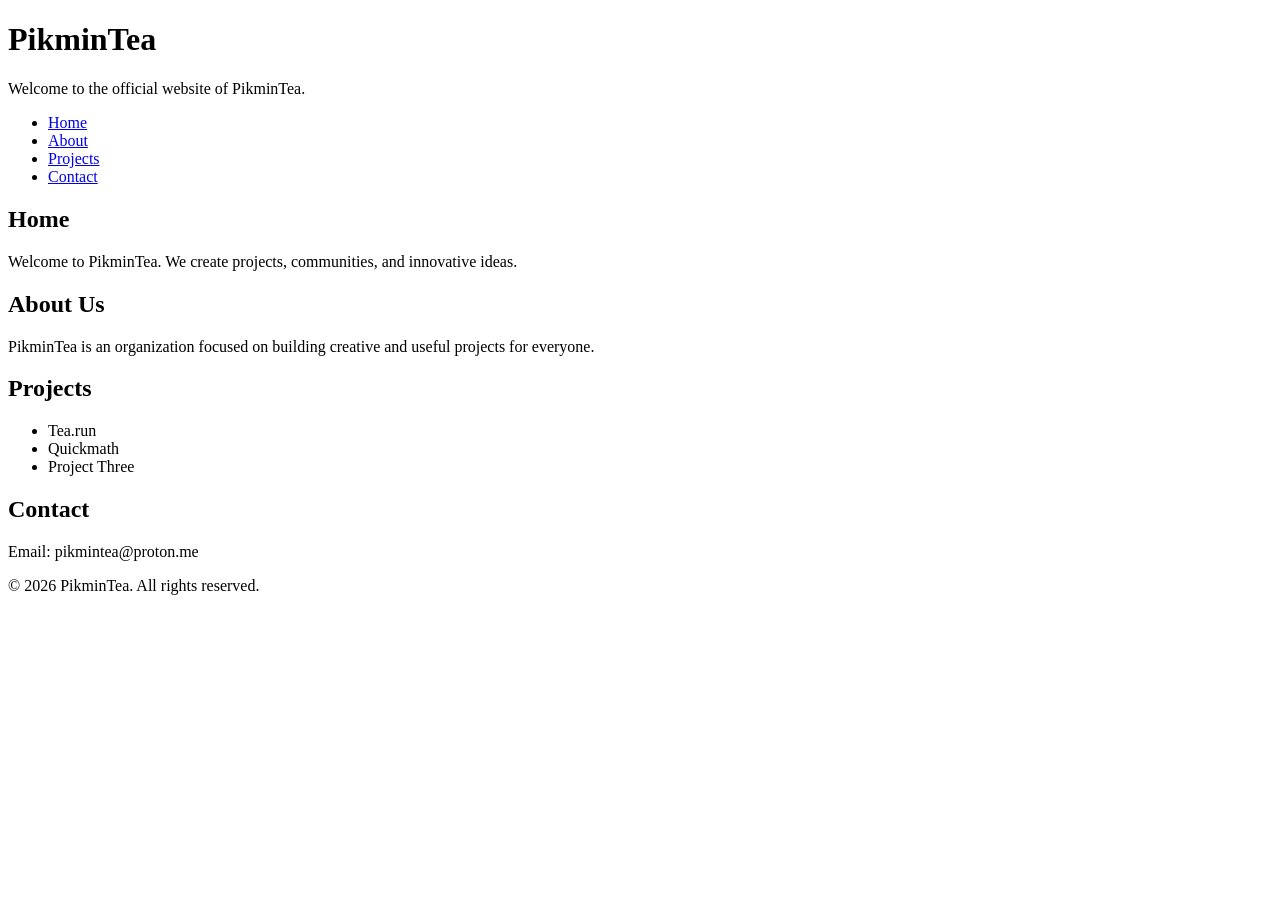
==== index.html @ 22113a47 "Create index.html" ====
<!DOCTYPE html>
<html lang="en">
<head>
    <meta charset="UTF-8">
    <meta name="viewport" content="width=device-width, initial-scale=1.0">
    <title>PikminTea</title>
    <link rel="stylesheet" href="style.css">
</head>
<body>

    <header>
        <h1>PikminTea</h1>
        <p>Welcome to the official website of PikminTea.</p>
    </header>

    <nav>
        <ul>
            <li><a href="#home">Home</a></li>
            <li><a href="#about">About</a></li>
            <li><a href="#projects">Projects</a></li>
            <li><a href="#contact">Contact</a></li>
        </ul>
    </nav>

    <main>

        <section id="home">
            <h2>Home</h2>
            <p>Welcome to PikminTea. We create projects, communities, and innovative ideas.</p>
        </section>

        <section id="about">
            <h2>About Us</h2>
            <p>PikminTea is an organization focused on building creative and useful projects for everyone.</p>
        </section>

        <section id="projects">
            <h2>Projects</h2>
            <ul>
                <li>Tea.run</li>
                <li>Quickmath</li>
                <li>Project Three</li>
            </ul>
        </section>

        <section id="contact">
            <h2>Contact</h2>
            <p>Email: pikmintea@proton.me</p>
        </section>

    </main>

    <footer>
        <p>&copy; 2026 PikminTea. All rights reserved.</p>
    </footer>

</body>
</html>
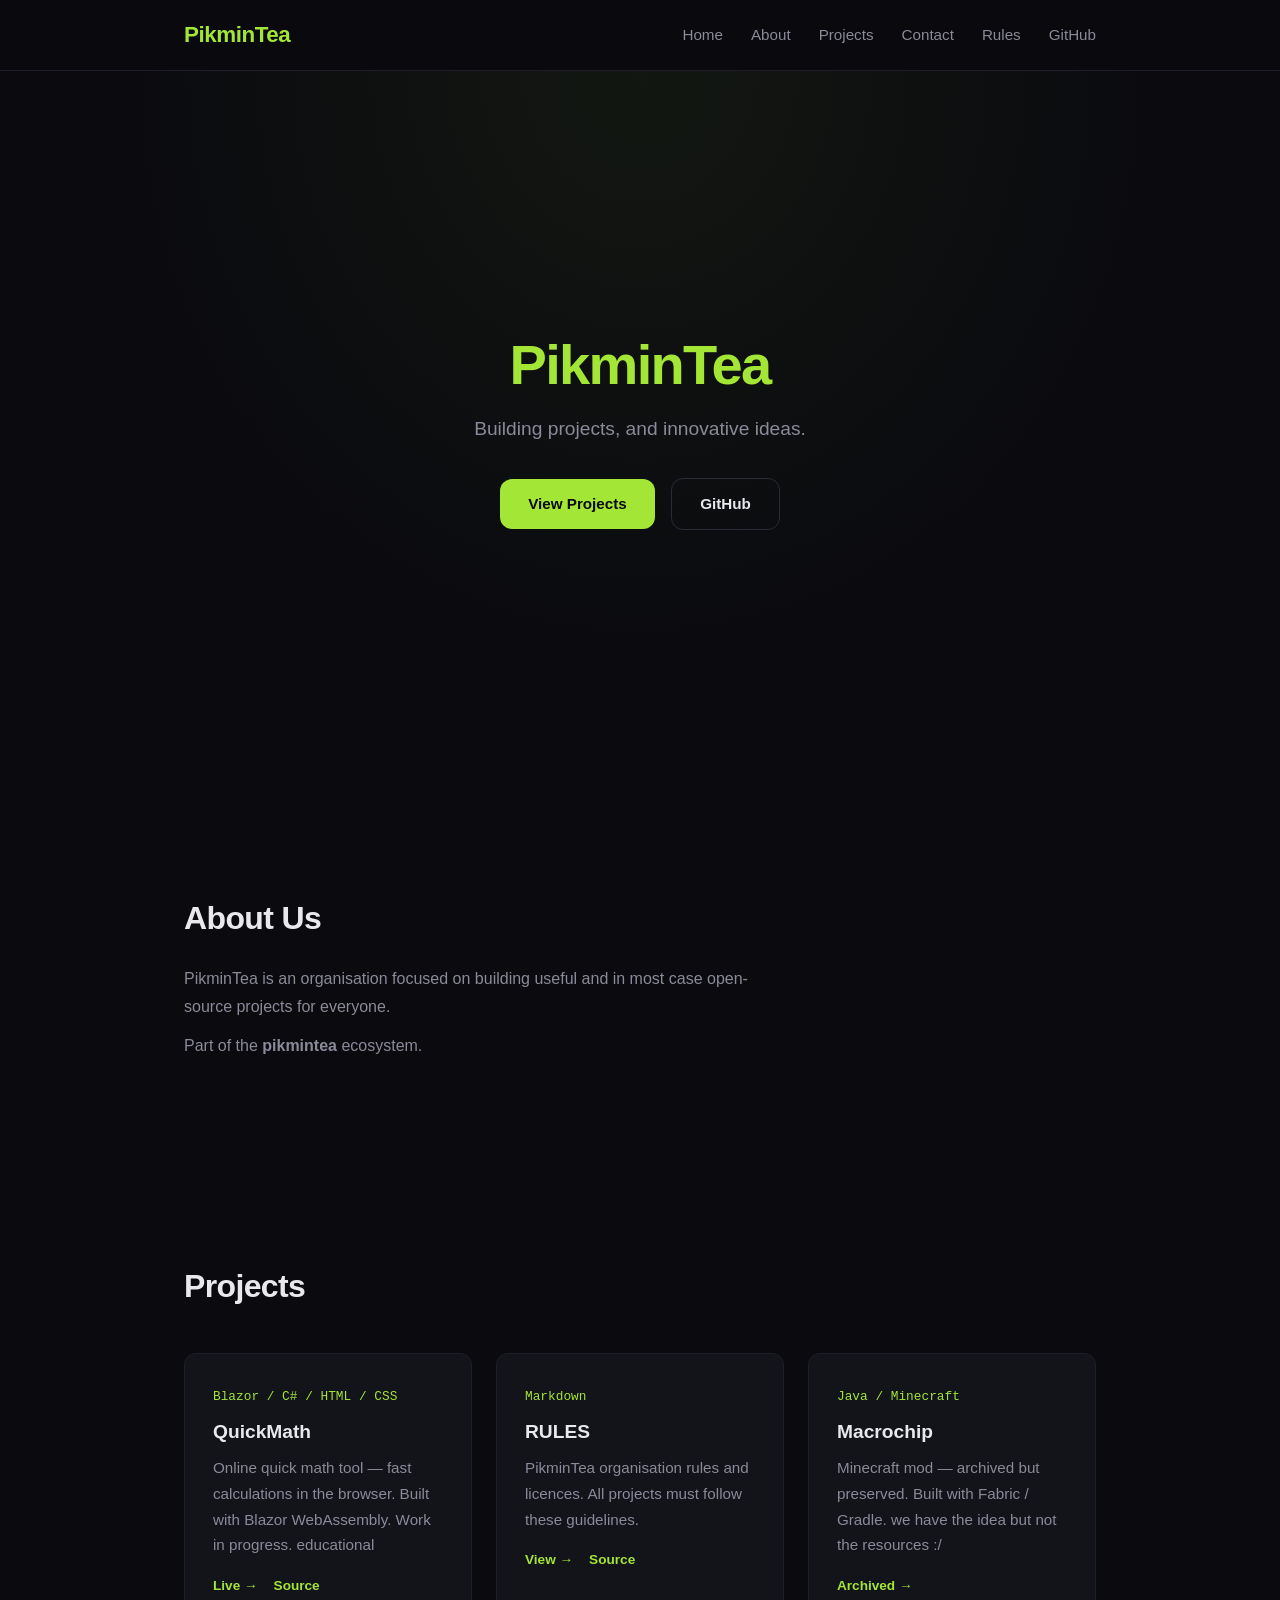
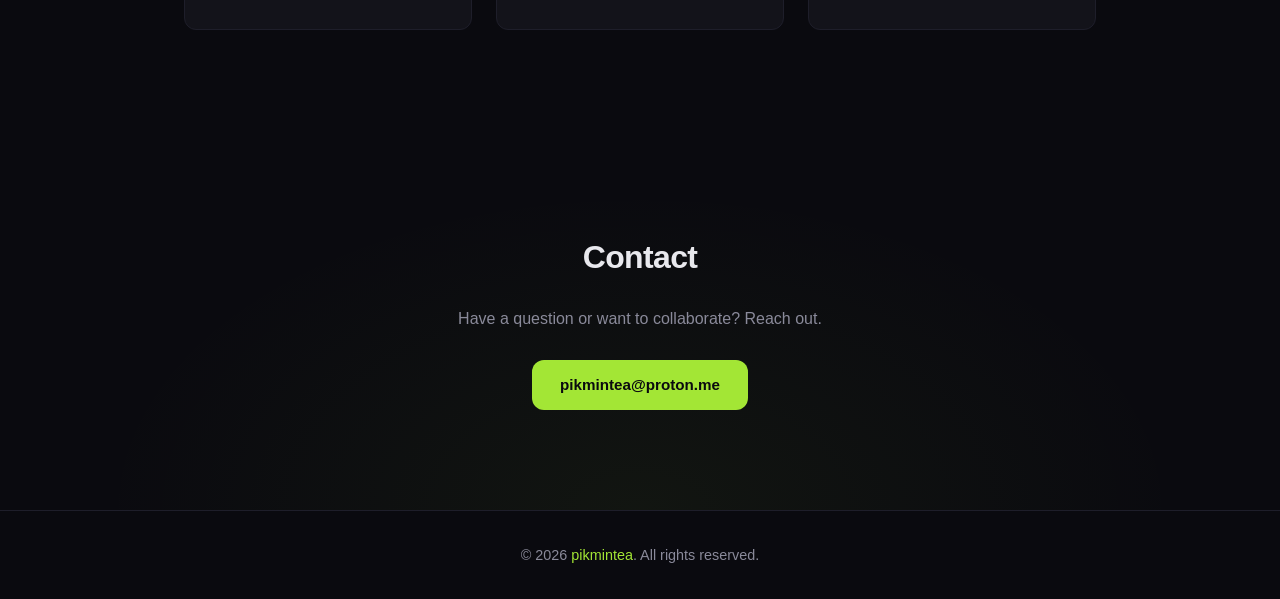
==== commit 70e13013: "beeg update" ====
--- a/index.html
+++ b/index.html
@@ -1,58 +1,146 @@
-<!DOCTYPE html>
+<!doctype html>
 <html lang="en">
-<head>
-    <meta charset="UTF-8">
-    <meta name="viewport" content="width=device-width, initial-scale=1.0">
-    <title>PikminTea</title>
-    <link rel="stylesheet" href="style.css">
-</head>
-<body>
+    <head>
+        <meta charset="UTF-8" />
+        <meta name="viewport" content="width=device-width, initial-scale=1.0" />
+        <title>PikminTea</title>
+        <link rel="stylesheet" href="style.css" />
+    </head>
+    <body>
+        <header>
+            <div class="header-inner">
+                <a href="/" class="logo">PikminTea</a>
+                <nav>
+                    <ul>
+                        <li><a href="#home">Home</a></li>
+                        <li><a href="#about">About</a></li>
+                        <li><a href="#projects">Projects</a></li>
+                        <li><a href="#contact">Contact</a></li>
+                        <li><a href="rules.html">Rules</a></li>
+                        <li>
+                            <a
+                                href="https://github.com/pikmintea"
+                                target="_blank"
+                                >GitHub</a
+                            >
+                        </li>
+                    </ul>
+                </nav>
+            </div>
+        </header>
 
-    <header>
-        <h1>PikminTea</h1>
-        <p>Welcome to the official website of PikminTea.</p>
-    </header>
+        <main>
+            <section id="home" class="hero">
+                <div class="hero-content">
+                    <h1>PikminTea</h1>
+                    <p>Building projects, and innovative ideas.</p>
+                    <a href="#projects" class="btn">View Projects</a>
+                    <a
+                        href="https://github.com/pikmintea"
+                        class="btn-outline"
+                        target="_blank"
+                        >GitHub</a
+                    >
+                </div>
+            </section>
 
-    <nav>
-        <ul>
-            <li><a href="#home">Home</a></li>
-            <li><a href="#about">About</a></li>
-            <li><a href="#projects">Projects</a></li>
-            <li><a href="#contact">Contact</a></li>
-        </ul>
-    </nav>
+            <section id="about" class="about">
+                <div class="container">
+                    <h2>About Us</h2>
+                    <p>
+                        PikminTea is an organisation focused on building useful
+                        and in most case open-source projects for everyone.
+                    </p>
+                    <p>Part of the <strong>pikmintea</strong> ecosystem.</p>
+                </div>
+            </section>
 
-    <main>
+            <section id="projects" class="projects">
+                <div class="container">
+                    <h2>Projects</h2>
+                    <div class="project-grid">
+                        <div class="project-card">
+                            <div class="project-lang">
+                                Blazor / C# / HTML / CSS
+                            </div>
+                            <h3>
+                                <a href="https://github.com/pikmintea/QuickMath"
+                                    >QuickMath</a
+                                >
+                            </h3>
+                            <p>
+                                Online quick math tool — fast calculations in
+                                the browser. Built with Blazor WebAssembly. Work
+                                in progress. educational
+                            </p>
+                            <div class="project-links">
+                                <a href="https://pikmintea.github.io/QuickMath/"
+                                    >Live &rarr;</a
+                                >
+                                <a href="https://github.com/pikmintea/QuickMath"
+                                    >Source</a
+                                >
+                            </div>
+                        </div>
+                        <div class="project-card">
+                            <div class="project-lang">Markdown</div>
+                            <h3>
+                                <a href="https://github.com/pikmintea/RULES"
+                                    >RULES</a
+                                >
+                            </h3>
+                            <p>
+                                PikminTea organisation rules and licences. All
+                                projects must follow these guidelines.
+                            </p>
+                            <div class="project-links">
+                                <a href="rules.html">View &rarr;</a>
+                                <a href="https://github.com/pikmintea/RULES"
+                                    >Source</a
+                                >
+                            </div>
+                        </div>
+                        <div class="project-card">
+                            <div class="project-lang">Java / Minecraft</div>
+                            <h3>
+                                <a href="https://github.com/pikmintea/Macrochip"
+                                    >Macrochip</a
+                                >
+                            </h3>
+                            <p>
+                                Minecraft mod — archived but preserved. Built
+                                with Fabric / Gradle. we have the idea but not
+                                the resources :/
+                            </p>
+                            <div class="project-links">
+                                <a href="https://github.com/pikmintea/Macrochip"
+                                    >Archived &rarr;</a
+                                >
+                            </div>
+                        </div>
+                    </div>
+                </div>
+            </section>
 
-        <section id="home">
-            <h2>Home</h2>
-            <p>Welcome to PikminTea. We create projects, communities, and innovative ideas.</p>
-        </section>
+            <section id="contact" class="contact">
+                <div class="container">
+                    <h2>Contact</h2>
+                    <p>Have a question or want to collaborate? Reach out.</p>
+                    <a href="mailto:pikmintea@proton.me" class="btn"
+                        >pikmintea@proton.me</a
+                    >
+                </div>
+            </section>
+        </main>
 
-        <section id="about">
-            <h2>About Us</h2>
-            <p>PikminTea is an organization focused on building creative and useful projects for everyone.</p>
-        </section>
-
-        <section id="projects">
-            <h2>Projects</h2>
-            <ul>
-                <li>Tea.run</li>
-                <li>Quickmath</li>
-                <li>Project Three</li>
-            </ul>
-        </section>
-
-        <section id="contact">
-            <h2>Contact</h2>
-            <p>Email: pikmintea@proton.me</p>
-        </section>
-
-    </main>
-
-    <footer>
-        <p>&copy; 2026 PikminTea. All rights reserved.</p>
-    </footer>
-
-</body>
+        <footer>
+            <div class="container">
+                <p>
+                    &copy; 2026
+                    <a href="https://github.com/pikmintea">pikmintea</a>. All
+                    rights reserved.
+                </p>
+            </div>
+        </footer>
+    </body>
 </html>
--- a/style.css
+++ b/style.css
@@ -0,0 +1,355 @@
+:root {
+    --color-bg: #0a0a0f;
+    --color-surface: #13131a;
+    --color-surface-hover: #1a1a24;
+    --color-text: #e8e8ed;
+    --color-text-muted: #8a8a9a;
+    --color-primary: #a3e635;
+    --color-primary-hover: #bef264;
+    --color-primary-dim: #4d7c0f;
+    --color-border: #1e1e2a;
+    --color-border-light: #2a2a3a;
+    --font-sans: -apple-system, BlinkMacSystemFont, "Segoe UI", Roboto, "Helvetica Neue", Arial, sans-serif;
+    --font-mono: "SFMono-Regular", Consolas, "Liberation Mono", Menlo, monospace;
+    --max-width: 960px;
+    --radius: 12px;
+    --transition: 0.25s ease;
+}
+
+* {
+    margin: 0;
+    padding: 0;
+    box-sizing: border-box;
+}
+
+html {
+    scroll-behavior: smooth;
+}
+
+body {
+    font-family: var(--font-sans);
+    color: var(--color-text);
+    background: var(--color-bg);
+    line-height: 1.7;
+}
+
+.container {
+    max-width: var(--max-width);
+    margin: 0 auto;
+    padding: 0 24px;
+}
+
+a {
+    color: var(--color-primary);
+    text-decoration: none;
+    transition: color var(--transition);
+}
+
+a:hover {
+    color: var(--color-primary-hover);
+}
+
+.btn {
+    display: inline-block;
+    padding: 12px 28px;
+    background: var(--color-primary);
+    color: var(--color-bg);
+    border-radius: var(--radius);
+    font-weight: 700;
+    font-size: 0.95rem;
+    transition: background var(--transition), transform var(--transition);
+}
+
+.btn:hover {
+    background: var(--color-primary-hover);
+    color: var(--color-bg);
+    transform: translateY(-2px);
+}
+
+.btn-outline {
+    display: inline-block;
+    padding: 12px 28px;
+    border: 1.5px solid var(--color-border-light);
+    color: var(--color-text);
+    border-radius: var(--radius);
+    font-weight: 600;
+    font-size: 0.95rem;
+    transition: border-color var(--transition), background var(--transition), transform var(--transition);
+}
+
+.btn-outline:hover {
+    border-color: var(--color-primary);
+    background: var(--color-surface);
+    color: var(--color-primary);
+    transform: translateY(-2px);
+}
+
+header {
+    position: sticky;
+    top: 0;
+    z-index: 100;
+    background: rgba(10, 10, 15, 0.85);
+    backdrop-filter: blur(12px);
+    -webkit-backdrop-filter: blur(12px);
+    border-bottom: 1px solid var(--color-border);
+}
+
+.header-inner {
+    max-width: var(--max-width);
+    margin: 0 auto;
+    padding: 16px 24px;
+    display: flex;
+    align-items: center;
+    justify-content: space-between;
+}
+
+.logo {
+    font-size: 1.4rem;
+    font-weight: 700;
+    color: var(--color-primary);
+    letter-spacing: -0.02em;
+}
+
+header nav ul {
+    list-style: none;
+    display: flex;
+    gap: 28px;
+}
+
+header nav a {
+    color: var(--color-text-muted);
+    font-weight: 500;
+    font-size: 0.95rem;
+    position: relative;
+}
+
+header nav a::after {
+    content: "";
+    position: absolute;
+    bottom: -4px;
+    left: 0;
+    width: 0;
+    height: 2px;
+    background: var(--color-primary);
+    transition: width var(--transition);
+}
+
+header nav a:hover {
+    color: var(--color-primary);
+}
+
+header nav a:hover::after,
+header nav a.active::after {
+    width: 100%;
+}
+
+header nav a.active {
+    color: var(--color-primary);
+}
+
+.hero {
+    min-height: 80vh;
+    display: flex;
+    align-items: center;
+    justify-content: center;
+    text-align: center;
+    background:
+        radial-gradient(ellipse at 50% 0%, rgba(163, 230, 53, 0.06) 0%, transparent 60%),
+        var(--color-bg);
+}
+
+.hero-content {
+    max-width: 600px;
+    padding: 0 24px;
+}
+
+.hero h1 {
+    font-size: 3.5rem;
+    font-weight: 800;
+    letter-spacing: -0.03em;
+    line-height: 1.15;
+    color: var(--color-primary);
+    margin-bottom: 16px;
+}
+
+.hero p {
+    font-size: 1.2rem;
+    color: var(--color-text-muted);
+    margin-bottom: 32px;
+}
+
+.hero .btn + .btn-outline {
+    margin-left: 12px;
+}
+
+section {
+    padding: 100px 0;
+}
+
+section h2 {
+    font-size: 2rem;
+    font-weight: 700;
+    margin-bottom: 20px;
+    letter-spacing: -0.02em;
+    color: var(--color-text);
+}
+
+section p {
+    color: var(--color-text-muted);
+    max-width: 600px;
+}
+
+.about p + p {
+    margin-top: 12px;
+}
+
+.project-grid {
+    display: grid;
+    grid-template-columns: repeat(auto-fill, minmax(280px, 1fr));
+    gap: 24px;
+    margin-top: 40px;
+}
+
+.project-card {
+    background: var(--color-surface);
+    border: 1px solid var(--color-border);
+    border-radius: var(--radius);
+    padding: 32px 28px;
+    transition: border-color var(--transition), box-shadow var(--transition), transform var(--transition);
+}
+
+.project-card:hover {
+    border-color: var(--color-primary-dim);
+    box-shadow: 0 0 30px rgba(163, 230, 53, 0.04);
+    transform: translateY(-4px);
+}
+
+.project-card h3 {
+    font-size: 1.2rem;
+    font-weight: 700;
+    margin-bottom: 6px;
+}
+
+.project-card h3 a {
+    color: var(--color-text);
+}
+
+.project-card h3 a:hover {
+    color: var(--color-primary);
+}
+
+.project-card .project-lang {
+    font-size: 0.8rem;
+    font-family: var(--font-mono);
+    color: var(--color-primary);
+    margin-bottom: 8px;
+}
+
+.project-card p {
+    font-size: 0.95rem;
+    color: var(--color-text-muted);
+    max-width: none;
+}
+
+.project-card .project-links {
+    margin-top: 16px;
+    display: flex;
+    gap: 16px;
+}
+
+.project-card .project-links a {
+    font-size: 0.85rem;
+    font-weight: 600;
+}
+
+.contact {
+    text-align: center;
+    background:
+        radial-gradient(ellipse at 50% 100%, rgba(163, 230, 53, 0.05) 0%, transparent 60%),
+        var(--color-bg);
+}
+
+.contact p {
+    margin: 0 auto 28px;
+}
+
+.rules-section {
+    background: var(--color-surface);
+    border: 1px solid var(--color-border);
+    border-radius: var(--radius);
+    padding: 40px;
+    white-space: pre-wrap;
+    font-family: var(--font-mono);
+    font-size: 0.9rem;
+    line-height: 1.8;
+    color: var(--color-text-muted);
+    margin-top: 40px;
+}
+
+.rules-section .rule-header {
+    color: var(--color-primary);
+    font-weight: 700;
+    font-size: 1rem;
+    margin-top: 24px;
+}
+
+.rules-section .rule-header:first-child {
+    margin-top: 0;
+}
+
+.rules-page h2 {
+    margin-bottom: 8px;
+}
+
+.rules-page .rules-meta {
+    color: var(--color-text-muted);
+    font-size: 0.9rem;
+    margin-bottom: 40px;
+}
+
+.rules-page .loading {
+    color: var(--color-text-muted);
+    font-family: var(--font-mono);
+    font-size: 0.9rem;
+}
+
+.rules-page .error {
+    color: #ef4444;
+    font-family: var(--font-mono);
+    font-size: 0.9rem;
+}
+
+footer {
+    text-align: center;
+    padding: 32px 0;
+    border-top: 1px solid var(--color-border);
+    color: var(--color-text-muted);
+    font-size: 0.9rem;
+}
+
+@media (max-width: 640px) {
+    .hero h1 {
+        font-size: 2.4rem;
+    }
+
+    .hero p {
+        font-size: 1rem;
+    }
+
+    .header-inner {
+        flex-direction: column;
+        gap: 12px;
+    }
+
+    header nav ul {
+        gap: 16px;
+    }
+
+    section {
+        padding: 60px 0;
+    }
+
+    .rules-section {
+        padding: 24px;
+    }
+}
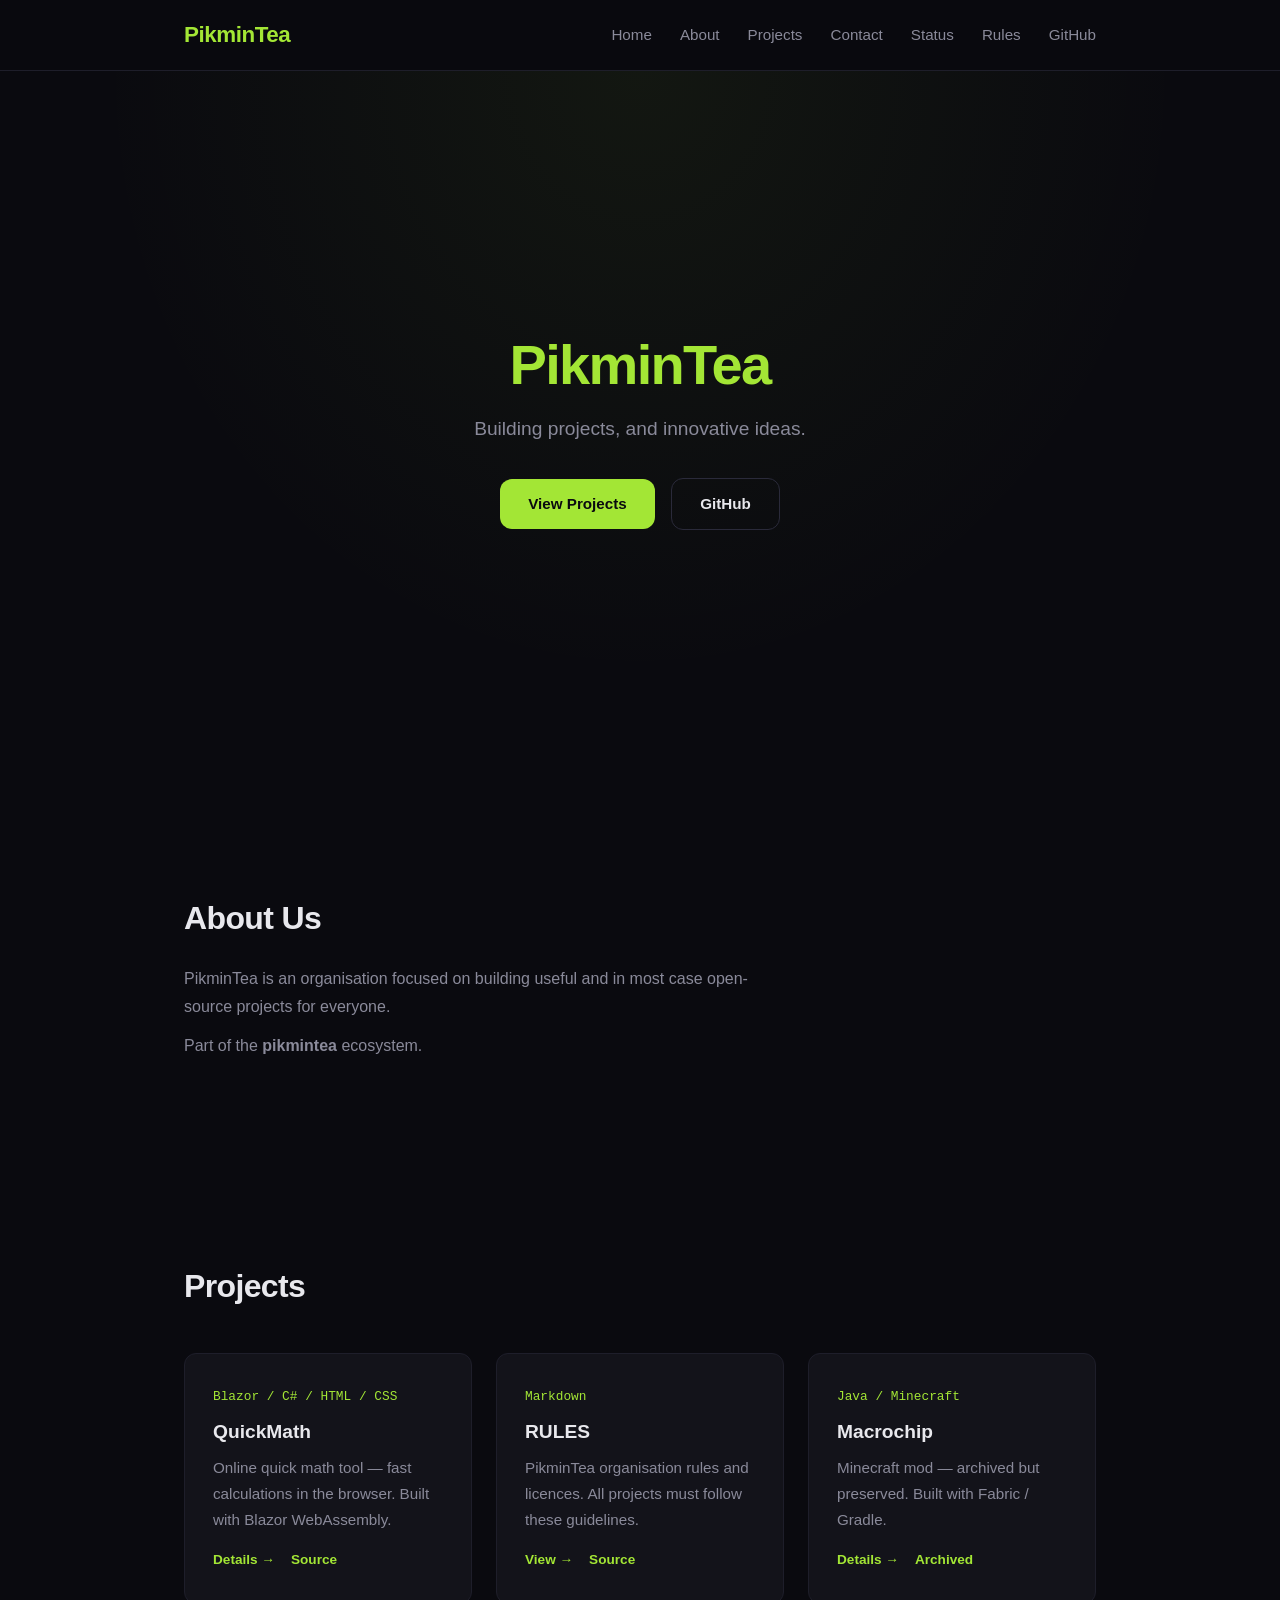
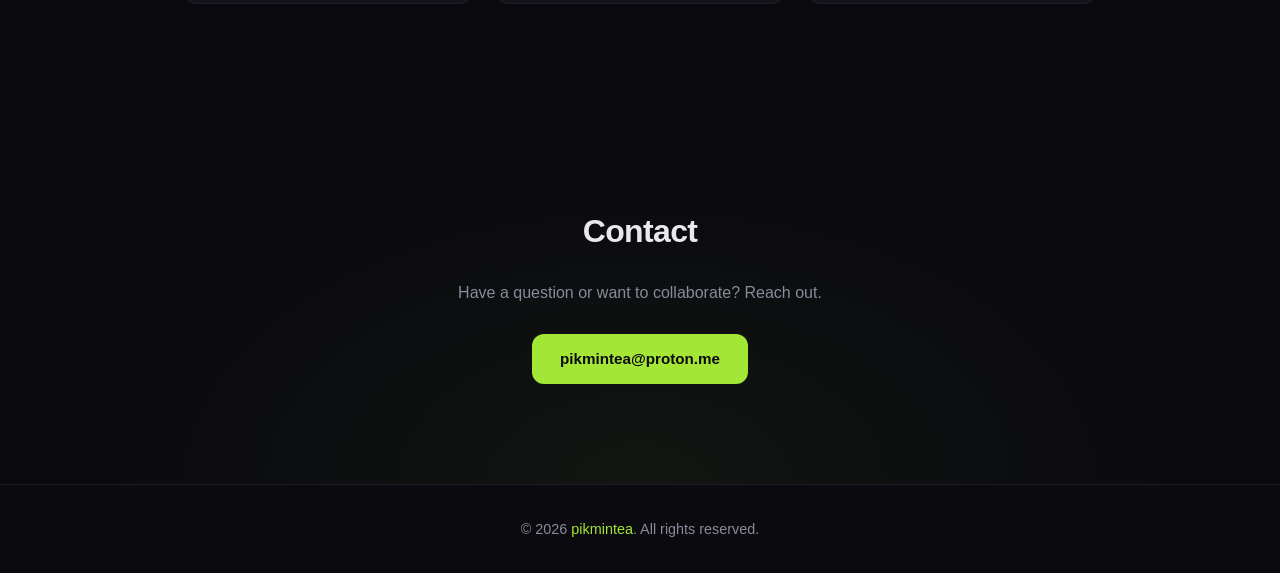
==== commit 1b076638: "a" ====
--- a/index.html
+++ b/index.html
@@ -16,6 +16,7 @@
                         <li><a href="#about">About</a></li>
                         <li><a href="#projects">Projects</a></li>
                         <li><a href="#contact">Contact</a></li>
+                        <li><a href="status.html">Status</a></li>
                         <li><a href="rules.html">Rules</a></li>
                         <li>
                             <a
@@ -64,19 +65,14 @@
                                 Blazor / C# / HTML / CSS
                             </div>
                             <h3>
-                                <a href="https://github.com/pikmintea/QuickMath"
-                                    >QuickMath</a
-                                >
+                                <a href="quickmath.html">QuickMath</a>
                             </h3>
                             <p>
                                 Online quick math tool — fast calculations in
-                                the browser. Built with Blazor WebAssembly. Work
-                                in progress. educational
+                                the browser. Built with Blazor WebAssembly.
                             </p>
                             <div class="project-links">
-                                <a href="https://pikmintea.github.io/QuickMath/"
-                                    >Live &rarr;</a
-                                >
+                                <a href="quickmath.html">Details &rarr;</a>
                                 <a href="https://github.com/pikmintea/QuickMath"
                                     >Source</a
                                 >
@@ -85,9 +81,7 @@
                         <div class="project-card">
                             <div class="project-lang">Markdown</div>
                             <h3>
-                                <a href="https://github.com/pikmintea/RULES"
-                                    >RULES</a
-                                >
+                                <a href="rules.html">RULES</a>
                             </h3>
                             <p>
                                 PikminTea organisation rules and licences. All
@@ -103,18 +97,16 @@
                         <div class="project-card">
                             <div class="project-lang">Java / Minecraft</div>
                             <h3>
-                                <a href="https://github.com/pikmintea/Macrochip"
-                                    >Macrochip</a
-                                >
+                                <a href="macrochip.html">Macrochip</a>
                             </h3>
                             <p>
                                 Minecraft mod — archived but preserved. Built
-                                with Fabric / Gradle. we have the idea but not
-                                the resources :/
+                                with Fabric / Gradle.
                             </p>
                             <div class="project-links">
+                                <a href="macrochip.html">Details &rarr;</a>
                                 <a href="https://github.com/pikmintea/Macrochip"
-                                    >Archived &rarr;</a
+                                    >Archived</a
                                 >
                             </div>
                         </div>
--- a/style.css
+++ b/style.css
@@ -319,6 +319,227 @@
     font-size: 0.9rem;
 }
 
+.project-hero {
+    padding: 100px 0 60px;
+    background:
+        radial-gradient(ellipse at 50% 0%, rgba(163, 230, 53, 0.06) 0%, transparent 60%),
+        var(--color-bg);
+}
+
+.project-hero h1 {
+    font-size: 3rem;
+    font-weight: 800;
+    letter-spacing: -0.03em;
+    color: var(--color-primary);
+    margin: 8px 0 12px;
+}
+
+.project-subtitle {
+    font-size: 1.15rem;
+    color: var(--color-text-muted);
+    margin-bottom: 28px;
+}
+
+.project-hero-links {
+    display: flex;
+    gap: 12px;
+    flex-wrap: wrap;
+}
+
+.breadcrumb {
+    font-size: 0.85rem;
+    color: var(--color-text-muted);
+    font-family: var(--font-mono);
+}
+
+.breadcrumb a {
+    color: var(--color-text-muted);
+}
+
+.breadcrumb a:hover {
+    color: var(--color-primary);
+}
+
+.archived-badge {
+    display: inline-block;
+    padding: 4px 12px;
+    border: 1px solid #facc15;
+    color: #facc15;
+    border-radius: 999px;
+    font-size: 0.75rem;
+    font-weight: 700;
+    font-family: var(--font-mono);
+    text-transform: uppercase;
+    letter-spacing: 0.05em;
+}
+
+.tech-grid {
+    display: grid;
+    grid-template-columns: repeat(auto-fill, minmax(220px, 1fr));
+    gap: 20px;
+    margin-top: 32px;
+}
+
+.tech-card {
+    background: var(--color-surface);
+    border: 1px solid var(--color-border);
+    border-radius: var(--radius);
+    padding: 24px;
+    transition: border-color var(--transition);
+}
+
+.tech-card:hover {
+    border-color: var(--color-primary-dim);
+}
+
+.tech-card h3 {
+    font-size: 1.05rem;
+    font-weight: 700;
+    margin-bottom: 6px;
+}
+
+.tech-card p {
+    font-size: 0.9rem;
+    color: var(--color-text-muted);
+    max-width: none;
+}
+
+.lib-list {
+    list-style: none;
+    margin-top: 24px;
+}
+
+.lib-list li {
+    padding: 12px 0;
+    border-bottom: 1px solid var(--color-border);
+    color: var(--color-text-muted);
+    font-size: 0.95rem;
+}
+
+.lib-list li:last-child {
+    border-bottom: none;
+}
+
+.lib-list li strong {
+    color: var(--color-text);
+}
+
+.page-404 {
+    min-height: 70vh;
+    display: flex;
+    align-items: center;
+    justify-content: center;
+    text-align: center;
+}
+
+.page-404 h1 {
+    font-size: 8rem;
+    font-weight: 900;
+    letter-spacing: -0.04em;
+    line-height: 1;
+    color: var(--color-primary);
+    margin-bottom: 4px;
+}
+
+.glitch-subtitle {
+    font-size: 1.2rem;
+    font-family: var(--font-mono);
+    color: var(--color-text-muted);
+    text-transform: uppercase;
+    letter-spacing: 0.15em;
+    margin-bottom: 20px;
+}
+
+.page-404 p {
+    margin: 0 auto 28px;
+}
+
+.status-hero {
+    padding: 100px 0 40px;
+}
+
+.status-hero h1 {
+    font-size: 2.5rem;
+    font-weight: 800;
+    letter-spacing: -0.03em;
+    color: var(--color-primary);
+    margin-bottom: 8px;
+}
+
+.build-list {
+    margin-top: 32px;
+    display: flex;
+    flex-direction: column;
+    gap: 4px;
+}
+
+.build-row {
+    display: flex;
+    align-items: center;
+    gap: 16px;
+    padding: 14px 20px;
+    background: var(--color-surface);
+    border: 1px solid var(--color-border);
+    border-radius: var(--radius);
+}
+
+.build-repo {
+    font-weight: 600;
+    font-size: 0.95rem;
+    min-width: 160px;
+    color: var(--color-text);
+}
+
+.build-row img {
+    display: block;
+}
+
+.build-desc {
+    font-size: 0.85rem;
+    color: var(--color-text-muted);
+    margin-left: auto;
+}
+
+.lang-bar {
+    display: flex;
+    height: 12px;
+    border-radius: 999px;
+    overflow: hidden;
+    margin-top: 32px;
+    background: var(--color-surface);
+}
+
+.lang-segment {
+    height: 100%;
+    transition: opacity var(--transition);
+}
+
+.lang-segment:hover {
+    opacity: 0.8;
+}
+
+.lang-legend {
+    display: flex;
+    flex-wrap: wrap;
+    gap: 20px;
+    margin-top: 20px;
+}
+
+.lang-legend-item {
+    display: flex;
+    align-items: center;
+    gap: 6px;
+    font-size: 0.85rem;
+    color: var(--color-text-muted);
+}
+
+.lang-dot {
+    width: 10px;
+    height: 10px;
+    border-radius: 50%;
+    flex-shrink: 0;
+}
+
 footer {
     text-align: center;
     padding: 32px 0;
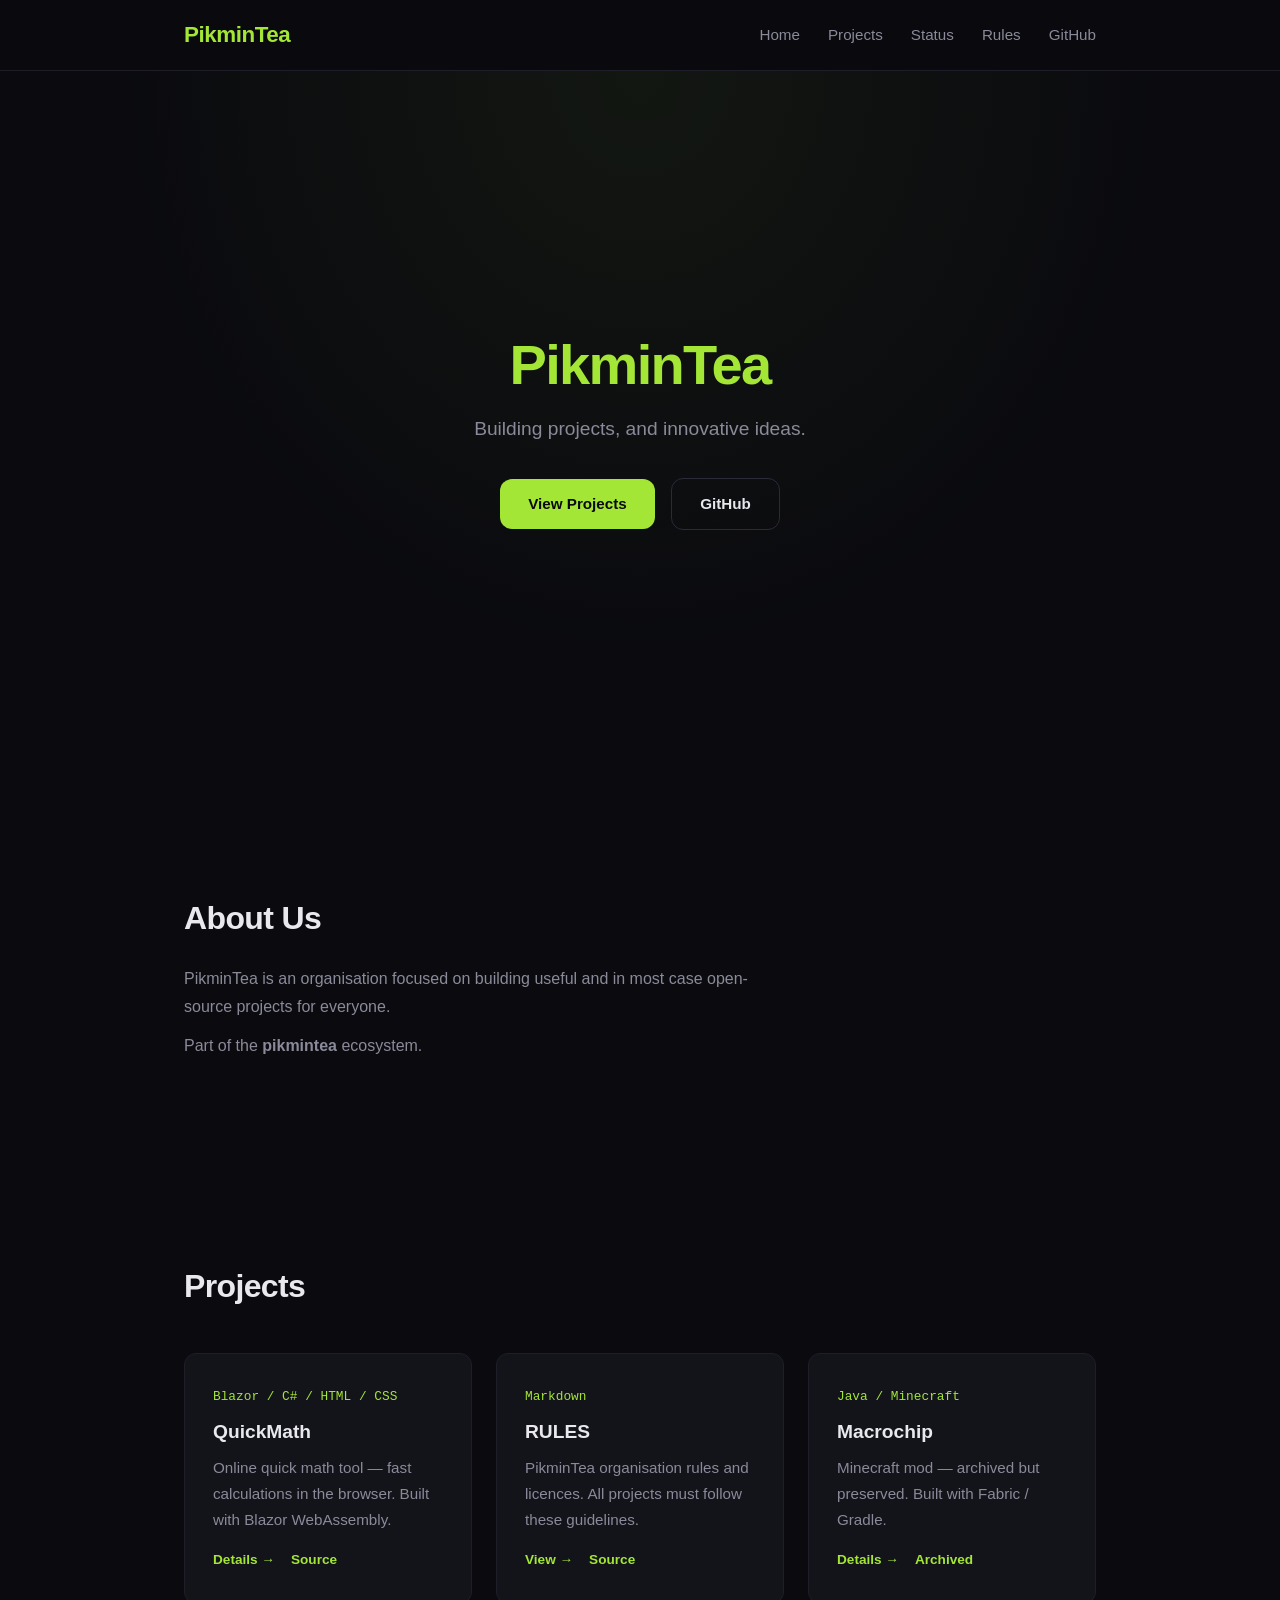
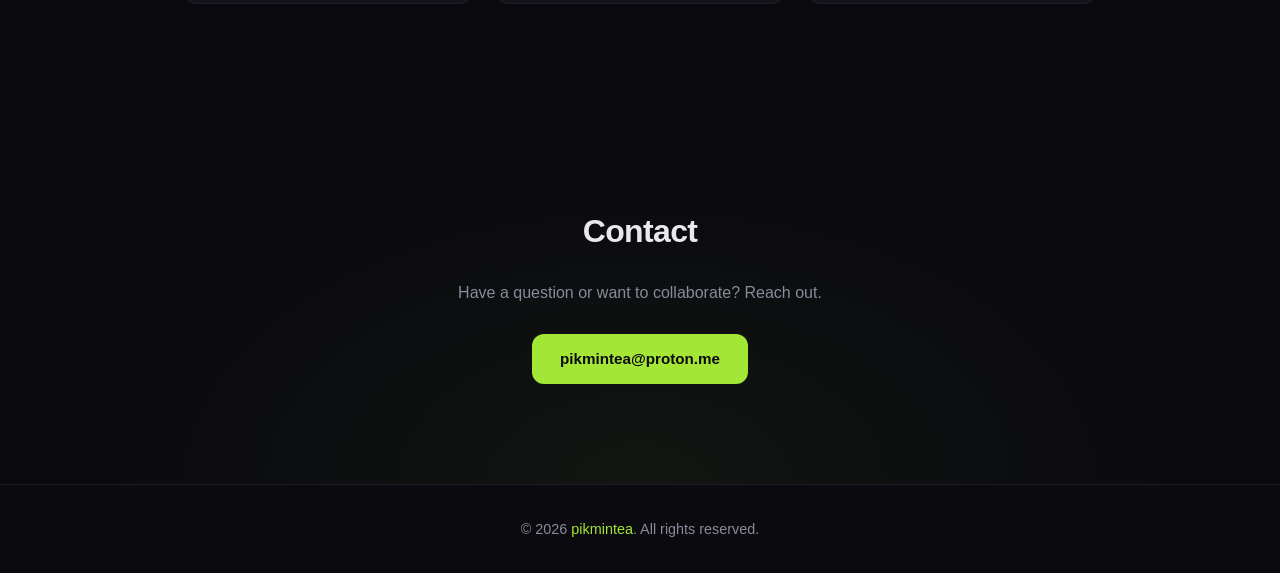
==== commit 6199ade5: "prodgetc page" ====
--- a/index.html
+++ b/index.html
@@ -13,9 +13,7 @@
                 <nav>
                     <ul>
                         <li><a href="#home">Home</a></li>
-                        <li><a href="#about">About</a></li>
-                        <li><a href="#projects">Projects</a></li>
-                        <li><a href="#contact">Contact</a></li>
+                        <li><a href="projects.html">Projects</a></li>
                         <li><a href="status.html">Status</a></li>
                         <li><a href="rules.html">Rules</a></li>
                         <li>
--- a/style.css
+++ b/style.css
@@ -262,6 +262,53 @@
     font-weight: 600;
 }
 
+.project-card .project-links .project-stars {
+    margin-left: auto;
+    font-size: 0.85rem;
+    color: var(--color-text-muted);
+}
+
+.project-card .project-lang .lang-dot {
+    display: inline-block;
+    width: 8px;
+    height: 8px;
+    border-radius: 50%;
+}
+
+.card-tag {
+    display: inline-block;
+    padding: 2px 10px;
+    border-radius: 999px;
+    font-size: 0.7rem;
+    font-weight: 700;
+    font-family: var(--font-mono);
+    text-transform: uppercase;
+    letter-spacing: 0.05em;
+    margin-bottom: 10px;
+}
+
+.card-tag.archived {
+    border: 1px solid #facc15;
+    color: #facc15;
+}
+
+.card-tag.fork {
+    border: 1px solid var(--color-text-muted);
+    color: var(--color-text-muted);
+}
+
+.projects-hero {
+    padding: 100px 0 40px;
+}
+
+.projects-hero h1 {
+    font-size: 2.5rem;
+    font-weight: 800;
+    letter-spacing: -0.03em;
+    color: var(--color-primary);
+    margin-bottom: 8px;
+}
+
 .contact {
     text-align: center;
     background:
